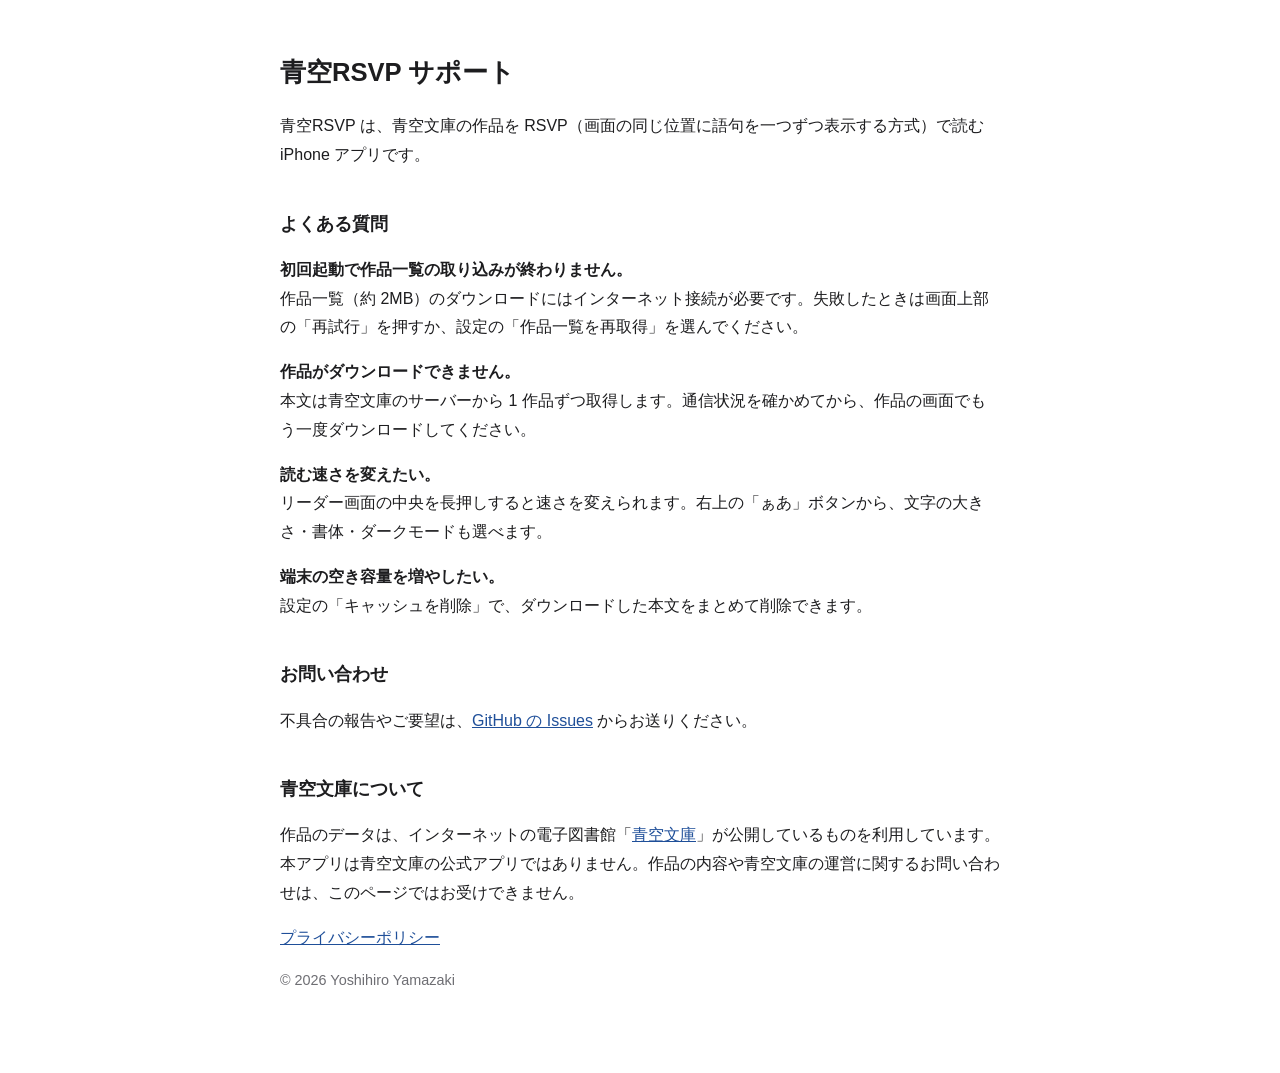
==== index.html @ c56d06cc "サポートページとプライバシーポリシーを追加" ====
<!doctype html>
<html lang="ja">
<head>
<meta charset="utf-8">
<meta name="viewport" content="width=device-width, initial-scale=1">
<title>青空RSVP サポート</title>
<link rel="stylesheet" href="style.css">
</head>
<body>
<main>
<h1>青空RSVP サポート</h1>
<p>青空RSVP は、青空文庫の作品を RSVP（画面の同じ位置に語句を一つずつ表示する方式）で読む iPhone アプリです。</p>

<h2>よくある質問</h2>
<p><strong>初回起動で作品一覧の取り込みが終わりません。</strong><br>
作品一覧（約 2MB）のダウンロードにはインターネット接続が必要です。失敗したときは画面上部の「再試行」を押すか、設定の「作品一覧を再取得」を選んでください。</p>
<p><strong>作品がダウンロードできません。</strong><br>
本文は青空文庫のサーバーから 1 作品ずつ取得します。通信状況を確かめてから、作品の画面でもう一度ダウンロードしてください。</p>
<p><strong>読む速さを変えたい。</strong><br>
リーダー画面の中央を長押しすると速さを変えられます。右上の「ぁあ」ボタンから、文字の大きさ・書体・ダークモードも選べます。</p>
<p><strong>端末の空き容量を増やしたい。</strong><br>
設定の「キャッシュを削除」で、ダウンロードした本文をまとめて削除できます。</p>

<h2>お問い合わせ</h2>
<p>不具合の報告やご要望は、<a href="https://github.com/yyyamazaki/aozora-rsvp-support/issues">GitHub の Issues</a> からお送りください。</p>

<h2>青空文庫について</h2>
<p>作品のデータは、インターネットの電子図書館「<a href="https://www.aozora.gr.jp/">青空文庫</a>」が公開しているものを利用しています。本アプリは青空文庫の公式アプリではありません。作品の内容や青空文庫の運営に関するお問い合わせは、このページではお受けできません。</p>

<p><a href="privacy.html">プライバシーポリシー</a></p>
<p class="muted">© 2026 Yoshihiro Yamazaki</p>
</main>
</body>
</html>
---- style.css ----
:root { --bg: #ffffff; --fg: #1d1d1f; --muted: #6e6e73; --accent: #1f4f99; }
@media (prefers-color-scheme: dark) { :root { --bg: #000000; --fg: #f5f5f7; --muted: #a1a1a6; --accent: #7ab8fa; } }
body { background: var(--bg); color: var(--fg); font-family: -apple-system, "Hiragino Sans", sans-serif; line-height: 1.8; margin: 0; }
main { max-width: 720px; margin: 0 auto; padding: 32px 16px 64px; }
h1 { font-size: 1.6rem; } h2 { font-size: 1.15rem; margin-top: 2em; }
a { color: var(--accent); } .muted { color: var(--muted); font-size: 0.9rem; }
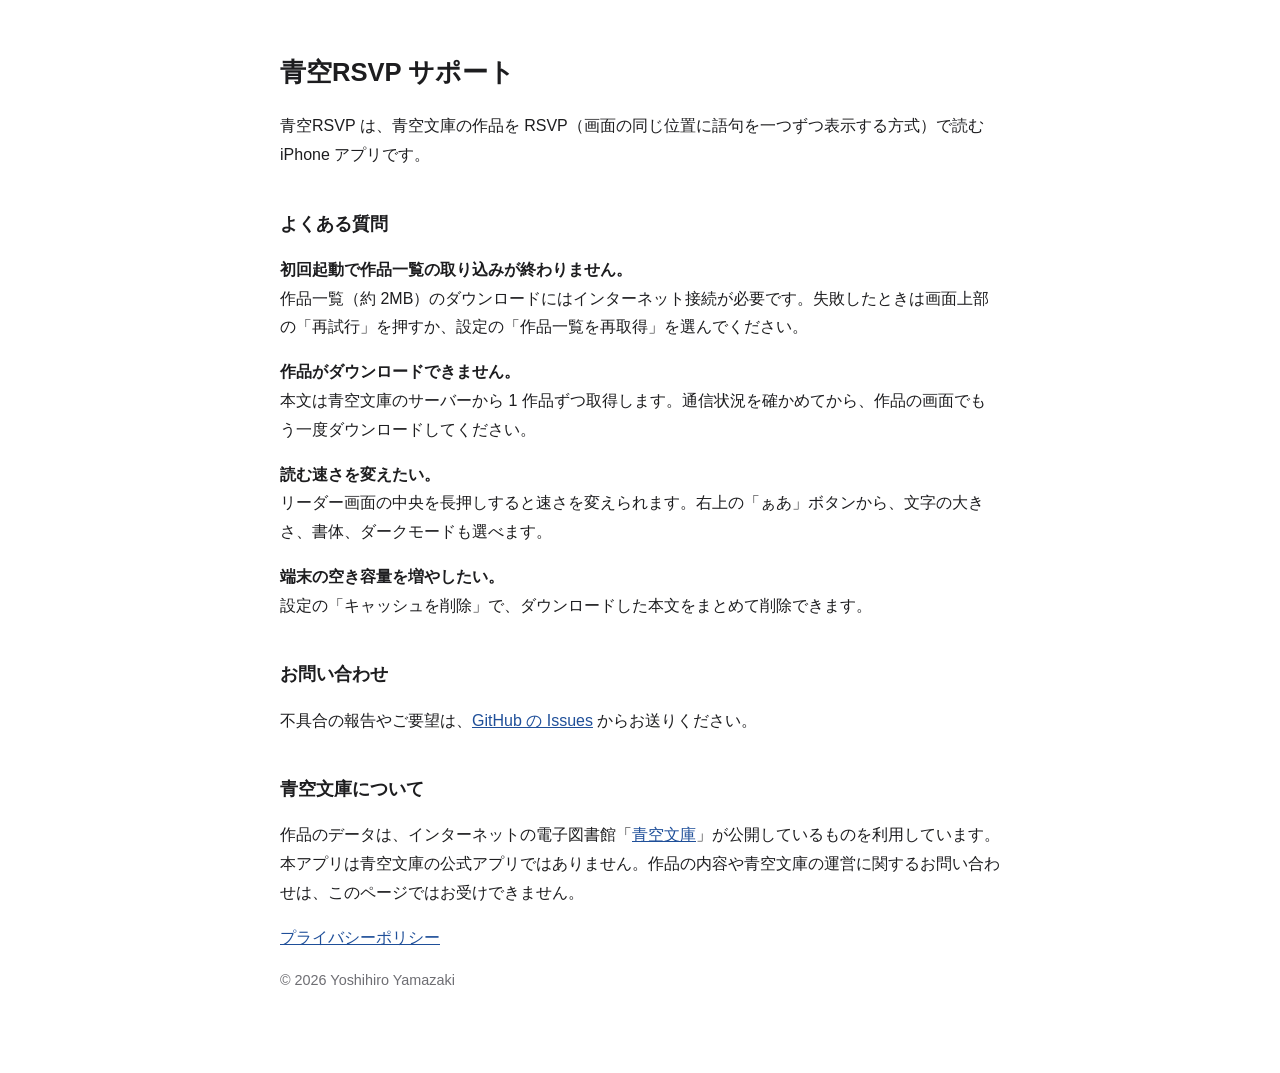
==== commit 95fc3a1e: "文言を整える" ====
--- a/index.html
+++ b/index.html
@@ -17,7 +17,7 @@
 <p><strong>作品がダウンロードできません。</strong><br>
 本文は青空文庫のサーバーから 1 作品ずつ取得します。通信状況を確かめてから、作品の画面でもう一度ダウンロードしてください。</p>
 <p><strong>読む速さを変えたい。</strong><br>
-リーダー画面の中央を長押しすると速さを変えられます。右上の「ぁあ」ボタンから、文字の大きさ・書体・ダークモードも選べます。</p>
+リーダー画面の中央を長押しすると速さを変えられます。右上の「ぁあ」ボタンから、文字の大きさ、書体、ダークモードも選べます。</p>
 <p><strong>端末の空き容量を増やしたい。</strong><br>
 設定の「キャッシュを削除」で、ダウンロードした本文をまとめて削除できます。</p>
 
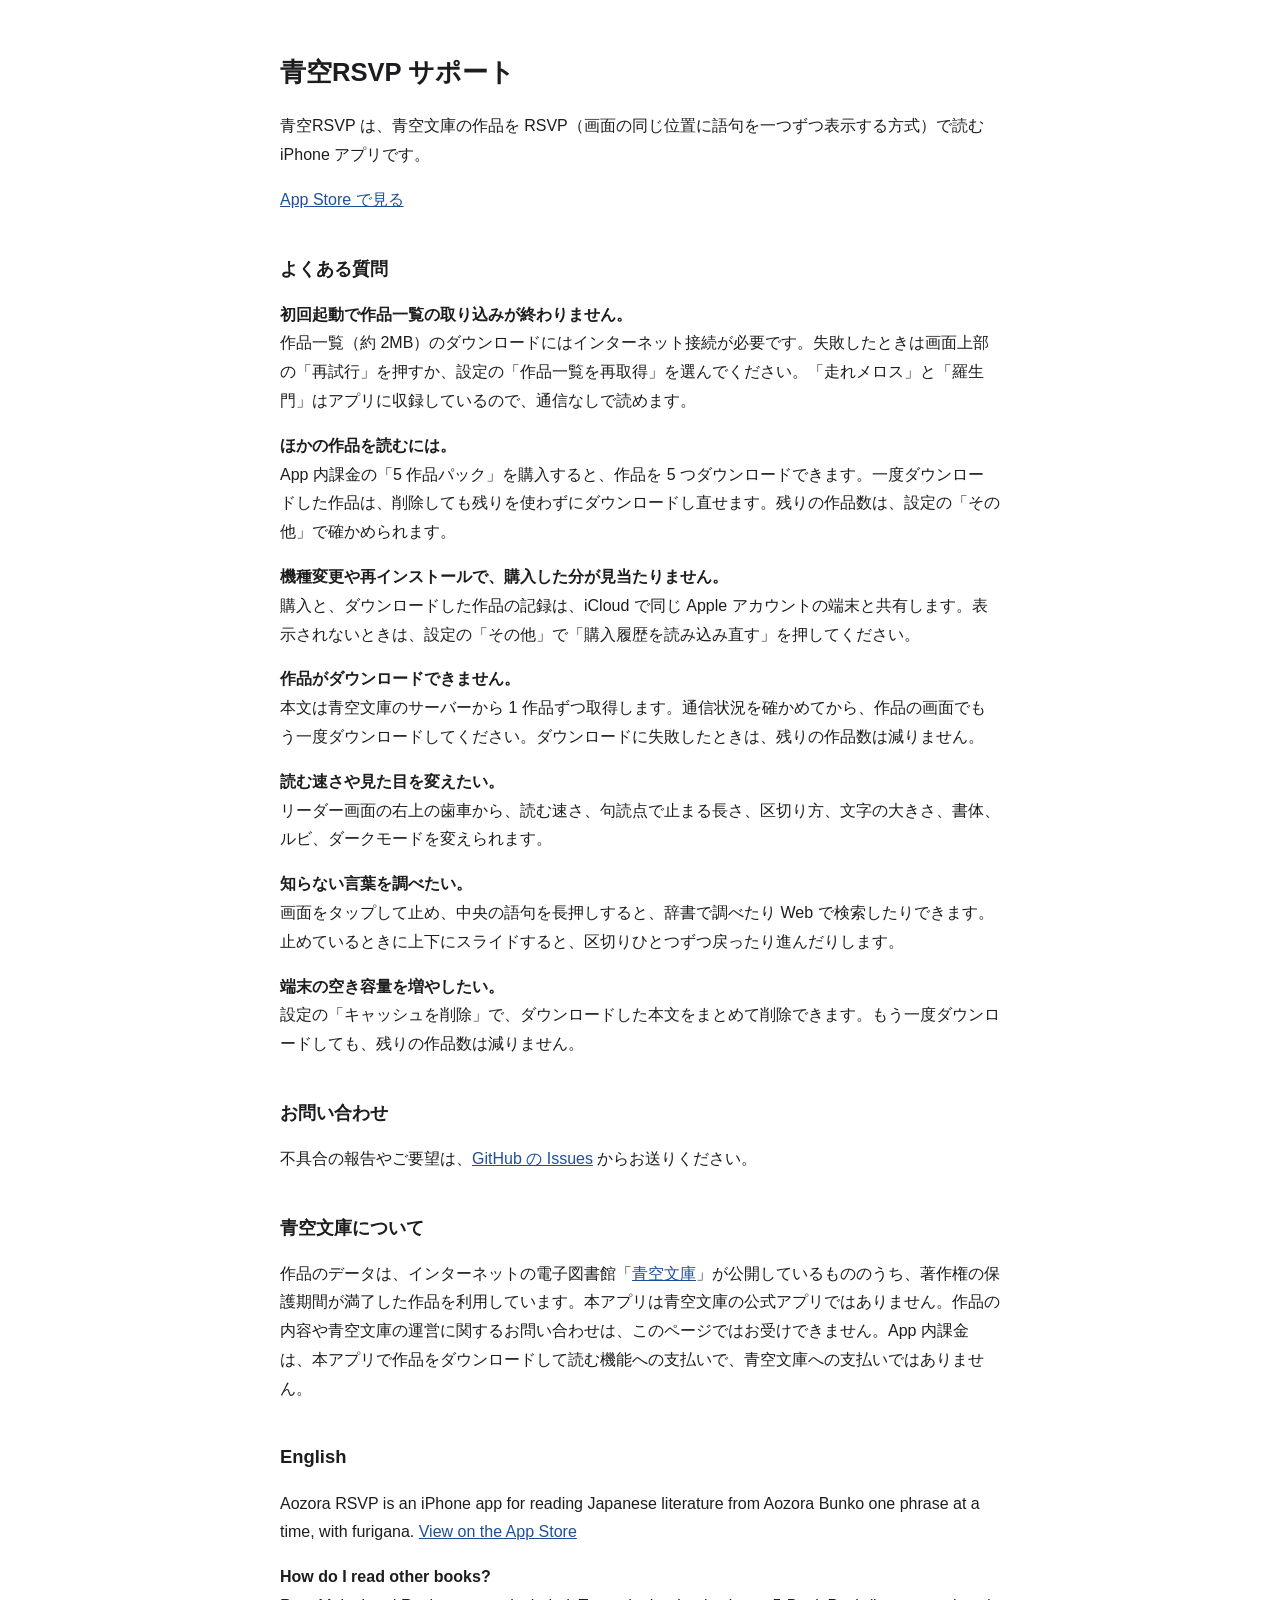
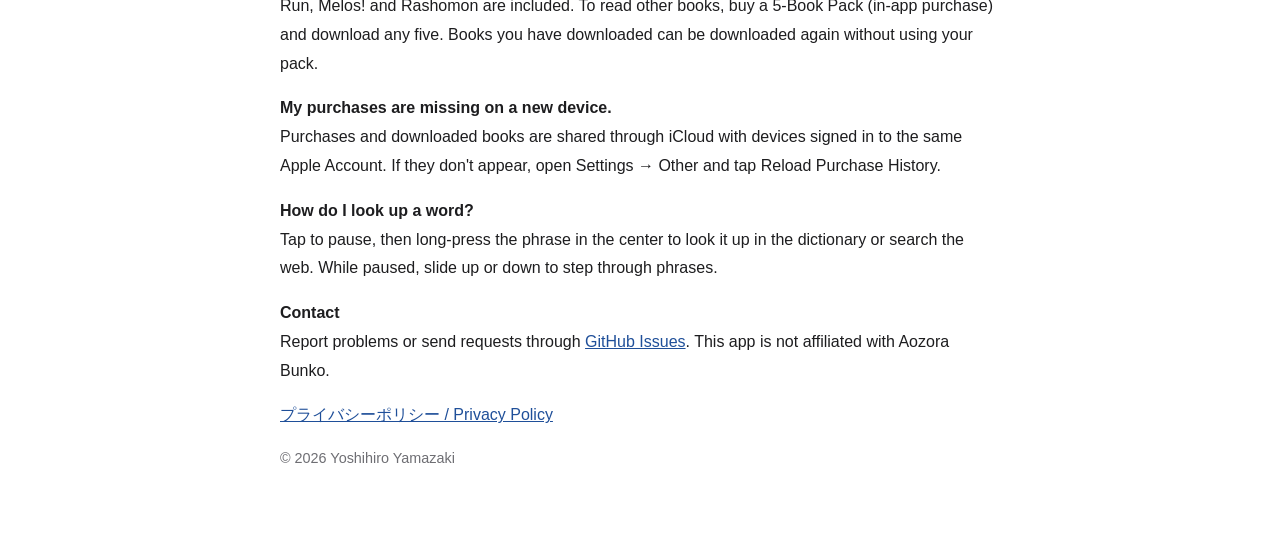
==== commit 866be608: "App 内課金と新しい操作に合わせて、サポートとプライバシーポリシーを直す - よくある質問の古い操作（中央の長押しで速さ、「ぁあ」ボタン）を今の画面に直し、収録作品と 5 作品パック、購入の復元、 " ====
--- a/index.html
+++ b/index.html
@@ -4,30 +4,59 @@
 <meta charset="utf-8">
 <meta name="viewport" content="width=device-width, initial-scale=1">
 <title>青空RSVP サポート</title>
+<meta name="description" content="青空文庫の名作を、画面の同じ位置に語句を一つずつ表示する RSVP で速く読む iPhone アプリ「青空RSVP」のサポートページです。">
+<meta name="apple-itunes-app" content="app-id=6817681721">
+<meta property="og:type" content="website">
+<meta property="og:title" content="青空RSVP 速読リーダー">
+<meta property="og:description" content="青空文庫の名作を、一語ずつ速く読む。ルビ付きで、日本語の学習にも。">
+<meta property="og:url" content="https://yyyamazaki.github.io/aozora-rsvp-support/">
+<meta property="og:image" content="https://yyyamazaki.github.io/aozora-rsvp-support/icon.png">
+<meta name="twitter:card" content="summary">
+<link rel="apple-touch-icon" href="icon.png">
 <link rel="stylesheet" href="style.css">
 </head>
 <body>
 <main>
 <h1>青空RSVP サポート</h1>
 <p>青空RSVP は、青空文庫の作品を RSVP（画面の同じ位置に語句を一つずつ表示する方式）で読む iPhone アプリです。</p>
+<p><a href="https://apps.apple.com/app/id6817681721">App Store で見る</a></p>
 
 <h2>よくある質問</h2>
 <p><strong>初回起動で作品一覧の取り込みが終わりません。</strong><br>
-作品一覧（約 2MB）のダウンロードにはインターネット接続が必要です。失敗したときは画面上部の「再試行」を押すか、設定の「作品一覧を再取得」を選んでください。</p>
+作品一覧（約 2MB）のダウンロードにはインターネット接続が必要です。失敗したときは画面上部の「再試行」を押すか、設定の「作品一覧を再取得」を選んでください。「走れメロス」と「羅生門」はアプリに収録しているので、通信なしで読めます。</p>
+<p><strong>ほかの作品を読むには。</strong><br>
+App 内課金の「5 作品パック」を購入すると、作品を 5 つダウンロードできます。一度ダウンロードした作品は、削除しても残りを使わずにダウンロードし直せます。残りの作品数は、設定の「その他」で確かめられます。</p>
+<p><strong>機種変更や再インストールで、購入した分が見当たりません。</strong><br>
+購入と、ダウンロードした作品の記録は、iCloud で同じ Apple アカウントの端末と共有します。表示されないときは、設定の「その他」で「購入履歴を読み込み直す」を押してください。</p>
 <p><strong>作品がダウンロードできません。</strong><br>
-本文は青空文庫のサーバーから 1 作品ずつ取得します。通信状況を確かめてから、作品の画面でもう一度ダウンロードしてください。</p>
-<p><strong>読む速さを変えたい。</strong><br>
-リーダー画面の中央を長押しすると速さを変えられます。右上の「ぁあ」ボタンから、文字の大きさ、書体、ダークモードも選べます。</p>
+本文は青空文庫のサーバーから 1 作品ずつ取得します。通信状況を確かめてから、作品の画面でもう一度ダウンロードしてください。ダウンロードに失敗したときは、残りの作品数は減りません。</p>
+<p><strong>読む速さや見た目を変えたい。</strong><br>
+リーダー画面の右上の歯車から、読む速さ、句読点で止まる長さ、区切り方、文字の大きさ、書体、ルビ、ダークモードを変えられます。</p>
+<p><strong>知らない言葉を調べたい。</strong><br>
+画面をタップして止め、中央の語句を長押しすると、辞書で調べたり Web で検索したりできます。止めているときに上下にスライドすると、区切りひとつずつ戻ったり進んだりします。</p>
 <p><strong>端末の空き容量を増やしたい。</strong><br>
-設定の「キャッシュを削除」で、ダウンロードした本文をまとめて削除できます。</p>
+設定の「キャッシュを削除」で、ダウンロードした本文をまとめて削除できます。もう一度ダウンロードしても、残りの作品数は減りません。</p>
 
 <h2>お問い合わせ</h2>
 <p>不具合の報告やご要望は、<a href="https://github.com/yyyamazaki/aozora-rsvp-support/issues">GitHub の Issues</a> からお送りください。</p>
 
 <h2>青空文庫について</h2>
-<p>作品のデータは、インターネットの電子図書館「<a href="https://www.aozora.gr.jp/">青空文庫</a>」が公開しているものを利用しています。本アプリは青空文庫の公式アプリではありません。作品の内容や青空文庫の運営に関するお問い合わせは、このページではお受けできません。</p>
+<p>作品のデータは、インターネットの電子図書館「<a href="https://www.aozora.gr.jp/">青空文庫</a>」が公開しているもののうち、著作権の保護期間が満了した作品を利用しています。本アプリは青空文庫の公式アプリではありません。作品の内容や青空文庫の運営に関するお問い合わせは、このページではお受けできません。App 内課金は、本アプリで作品をダウンロードして読む機能への支払いで、青空文庫への支払いではありません。</p>
 
-<p><a href="privacy.html">プライバシーポリシー</a></p>
+<h2 lang="en">English</h2>
+<div lang="en">
+<p>Aozora RSVP is an iPhone app for reading Japanese literature from Aozora Bunko one phrase at a time, with furigana. <a href="https://apps.apple.com/app/id6817681721">View on the App Store</a></p>
+<p><strong>How do I read other books?</strong><br>
+Run, Melos! and Rashomon are included. To read other books, buy a 5-Book Pack (in-app purchase) and download any five. Books you have downloaded can be downloaded again without using your pack.</p>
+<p><strong>My purchases are missing on a new device.</strong><br>
+Purchases and downloaded books are shared through iCloud with devices signed in to the same Apple Account. If they don't appear, open Settings → Other and tap Reload Purchase History.</p>
+<p><strong>How do I look up a word?</strong><br>
+Tap to pause, then long-press the phrase in the center to look it up in the dictionary or search the web. While paused, slide up or down to step through phrases.</p>
+<p><strong>Contact</strong><br>
+Report problems or send requests through <a href="https://github.com/yyyamazaki/aozora-rsvp-support/issues">GitHub Issues</a>. This app is not affiliated with Aozora Bunko.</p>
+</div>
+
+<p><a href="privacy.html">プライバシーポリシー / Privacy Policy</a></p>
 <p class="muted">© 2026 Yoshihiro Yamazaki</p>
 </main>
 </body>
